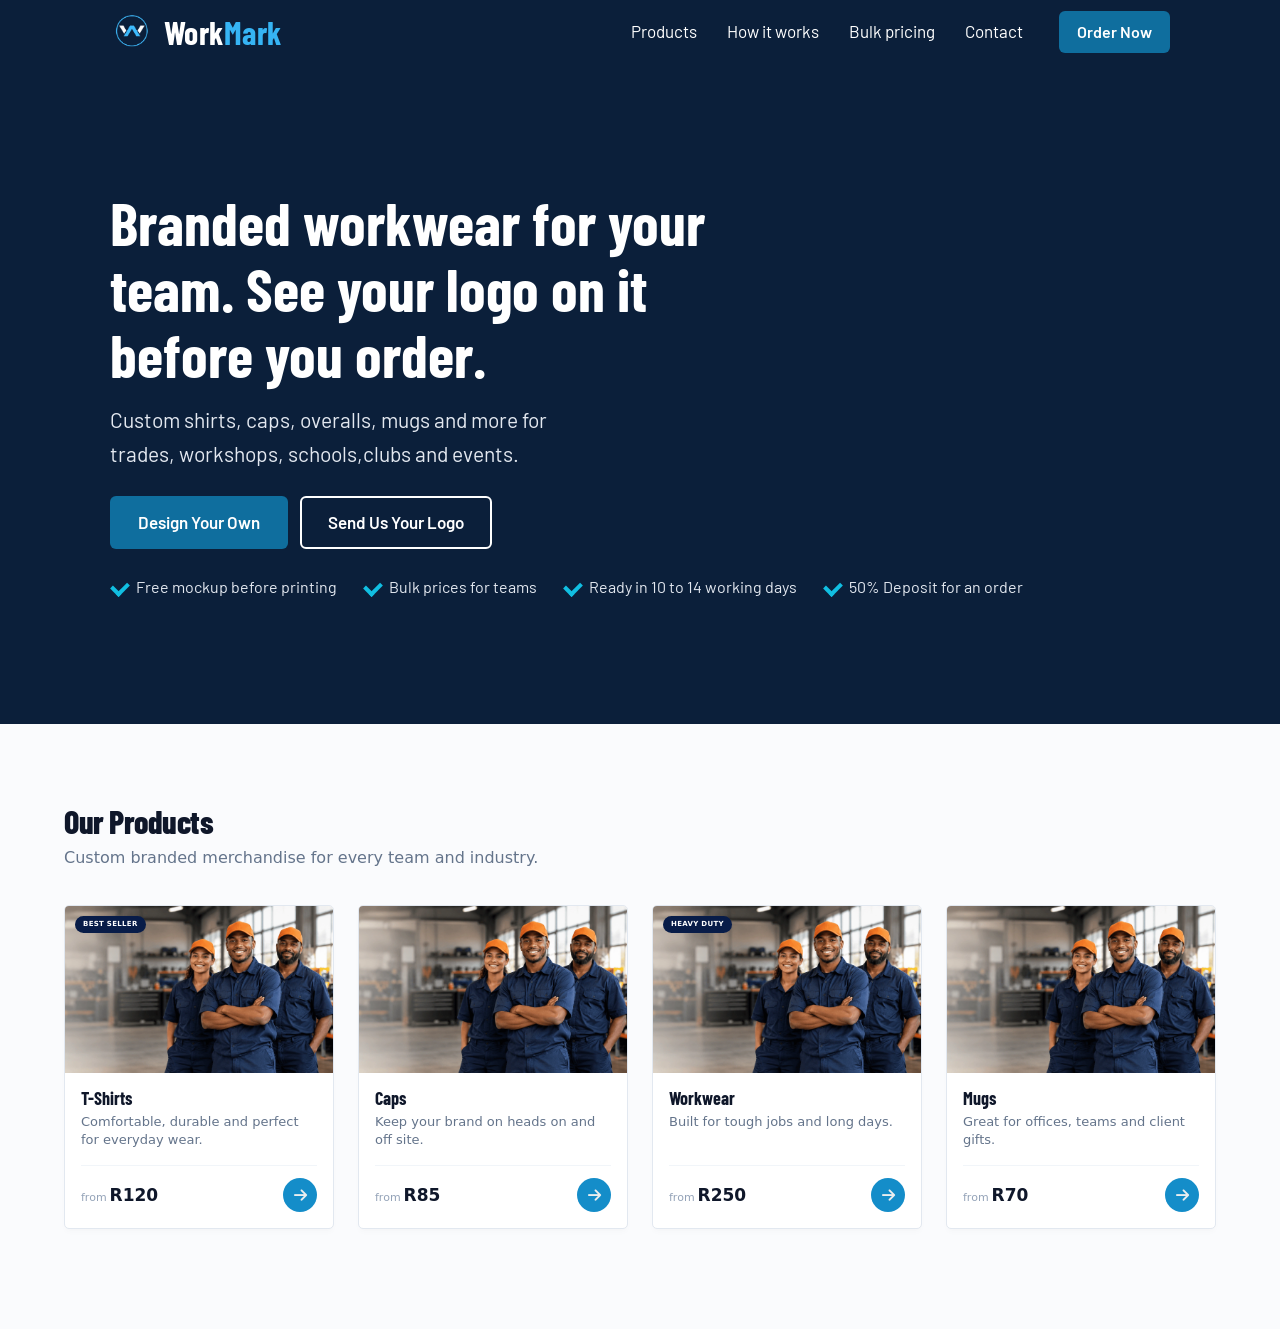
==== index.html @ 4beb1607 "hyukr" ====
<!DOCTYPE html>
<html lang="en">
<head>
<meta charset="UTF-8">
<meta name="viewport" content="width=device-width, initial-scale=1">
<title>WorkMark | Custom branded workwear, shirts, caps and mugs</title>
<link rel="preconnect" href="https://fonts.googleapis.com">
<link rel="preconnect" href="https://fonts.gstatic.com" crossorigin>

    <link rel="stylesheet" href="https://cdnjs.cloudflare.com/ajax/libs/font-awesome/6.5.1/css/all.min.css">

<link href="https://fonts.googleapis.com/css2?family=Barlow:wght@400;500;600&family=Barlow+Condensed:wght@600;700&display=swap" rel="stylesheet">

<style>
/* ============ 1. BASE ============ */
*{
    box-sizing:border-box;
    margin:0;padding:0}
html{
scroll-behavior:smooth;scroll-padding-top:70px}
body{font-family:'Barlow',Arial,sans-serif;font-size:17px;
line-height:1.6;color:#1F2937;background:#FFFFFF}
h1,h2,h3{font-family:'Barlow Condensed','Arial Narrow',Arial,sans-serif;color:#0B1F3A;line-height:1.1}
a{color:inherit;text-decoration:none}
ul{list-style:none}
button{font-family:inherit}
img{display:block;max-width:100%}
.wrap{max-width:1100px;margin:0 auto;padding:0 20px}
:focus-visible{outline:3px solid #FF6B00;outline-offset:3px}

/* ============ 2. BUTTONS ============ */
.btn{
    display:inline-block;
    padding:14px 26px;
    border-radius:6px;
    font-weight:600;
    font-size:17px;
    line-height:1.2;
    text-align:center;
    white-space:nowrap;
    border:2px solid transparent;
    cursor:pointer;


}
.btn:hover{transform:translateY(-2px)}
.btn-orange{background:#0f6e9e;color:#FFFFFF}
.btn-orange:hover{background:#021a29}
.btn-outline{border-color:#0B1F3A;color:#0B1F3A;background:transparent}
.btn-outline:hover{background:#0B1F3A;color:#FFFFFF}
.btn-light{border-color:#FFFFFF;color:#FFFFFF;background:transparent}
.btn-light:hover{background:#FFFFFF;color:#0b2547}
.btn-sm{padding:9px 16px;font-size:16px}

/* ============ 3. NAVBAR ============ */
.nav{position:sticky;top:0;z-index:50;background:#0B1F3A;transition:box-shadow .3s ease}
.nav.scrolled{box-shadow:0 3px 14px rgba(0,0,0,.28)}
.nav-inner{max-width:1100px;margin:0 auto;padding:0 14px 0 6px;height:64px;display:grid;grid-template-columns:auto 1fr auto;align-items:center;column-gap:8px}
.nav-burger{
    display:flex;
    flex-direction:column;
    justify-content:center;
    gap:5px;
    width:3rem;
    height:44px;
    padding:10px;
    background:none;
    border:0;
    cursor:pointer

}
.nav-burger span{display:block;
    height:3px;
    background:#FFFFFF;
    border-radius:2px;
    
    transition:transform .3s ease,opacity .25s ease

}
.nav-burger.open span:nth-child(1){transform:translateY(7px) rotate(45deg)}
.nav-burger.open span:nth-child(2){opacity:0}
.nav-burger.open span:nth-child(3){transform:translateY(-7px) rotate(-45deg)}

/* Logo: image + wordmark, vertically centred */
.nav-logo{justify-self:start;display:flex;align-items:center;gap:8px;min-width:0;white-space:nowrap;font-family:'Barlow Condensed',Arial,sans-serif;font-weight:700;font-size:16px;line-height:1;color:#FFFFFF;letter-spacing:.5px}

.nav-logo img{
    height:3.5rem;
    width:auto;
    flex-shrink:0

}
.nav-logo b{color:#36b4f4;font-weight:700}

.nav-cta{white-space:nowrap}
.nav-menu{position:absolute;top:64px;left:0;right:0;background:#0B1F3A;display:flex;flex-direction:column;padding:0 20px;max-height:0;overflow:hidden;visibility:hidden;transition:max-height .35s ease,padding .35s ease,visibility 0s linear .35s}
.nav-menu.open{max-height:320px;padding:6px 20px 16px;visibility:visible;transition:max-height .35s ease,padding .35s ease,visibility 0s}
.nav-menu a{color:#FFFFFF;padding:14px 0;border-bottom:1px solid #1E3556;transition:color .2s ease,padding-left .2s ease}
.nav-menu a:last-child{border-bottom:0}
.nav-menu a:hover{color:#FF6B00;padding-left:6px}

@media(max-width:379px){
  .nav-logo{font-size:22px;gap:6px}
  .nav-logo img{height:30px}
  .nav-cta{padding:8px 12px;font-size:15px}
}
@media(min-width:960px){
  .nav-inner{display:flex;align-items:center;gap:28px;padding:0 20px}
  .nav-burger{display:none}
  .nav-logo{font-size:32px;gap:10px}
  .nav-logo img{height:42px}
  .nav-menu{position:static;flex-direction:row;align-items:center;gap:30px;max-height:none;overflow:visible;visibility:visible;padding:0;background:none;margin-left:auto}
  .nav-menu a{border:0;padding:0}
  .nav-menu a:hover{padding-left:0}
  .nav-cta{margin-left:8px}
}

/* ============ 4. HERO ============ */
.hero{
  position:relative;
  min-height:540px;
  display:flex;
  align-items:center;
  padding:56px 0;
  color:#FFFFFF;
  background:
    linear-gradient(180deg,rgba(11,31,58,.82) 0%,rgba(11,31,58,.9) 100%),
    url('workmarklogo.webp') center center / cover no-repeat,
    #0B1F3A;
}
.hero-inner{width:100%}
.hero h1{color:#FFFFFF;font-size:38px;max-width:620px}
.hero-lead{margin:16px 0 26px;font-size:19px;color:#E3E8F0;max-width:500px}
.hero-btns{display:flex;flex-direction:column;gap:12px;max-width:340px}
.hero-ticks{margin-top:26px;display:flex;flex-direction:column;gap:8px;font-size:16px;line-height:1.5;color:#E3E8F0}
.hero-ticks li{padding-left:26px;position:relative}
.hero-ticks li:before{content:"";position:absolute;left:4px;top:4px;width:8px;height:12px;border:solid #11bee1;border-width:0 4px 4px 0;transform:rotate(45deg)}
@media(min-width:600px){
  .hero{min-height:580px}
  .hero-btns{flex-direction:row;flex-wrap:wrap;max-width:none}
  .hero h1{font-size:48px}
}
@media(min-width:960px){
  .hero{
    min-height:660px;
    background:
      linear-gradient(90deg,rgba(11,31,58,.92) 0%,rgba(11,31,58,.78) 45%,rgba(11,31,58,.35) 100%),
      url('images/hero.jpg') center center / cover no-repeat,
      #0B1F3A;
  }
  .hero h1{font-size:60px}
  .hero-lead{font-size:21px}
  .hero-ticks{flex-direction:row;gap:12px 26px;flex-wrap:wrap}
}

/* ============ 5. ACCESSIBILITY ============ */
@media(prefers-reduced-motion:reduce){
  html{scroll-behavior:auto}
  *{transition:none!important}
}
</style>
</head>

<body>

<header class="nav" id="nav">
  <div class="nav-inner">
    <button class="nav-burger" id="navBurger" aria-label="Open menu" aria-expanded="false" aria-controls="navMenu">
      <span></span><span></span><span></span>
    </button>

    <a href="#top" class="nav-logo" aria-label="WorkMark home">
      <img
        src="wmlogo.png"
        alt=""
        width="36" height="36"
        onerror="this.onerror=null;this.src='data:image/svg+xml,%3Csvg xmlns=%22http://www.w3.org/2000/svg%22 viewBox=%220 0 40 40%22%3E%3Crect width=%2240%22 height=%2240%22 rx=%228%22 fill=%22%23FF6B00%22/%3E%3Cpath d=%22M8 12l5 16 7-11 7 11 5-16%22 fill=%22none%22 stroke=%22%23fff%22 stroke-width=%224%22 stroke-linecap=%22round%22 stroke-linejoin=%22round%22/%3E%3C/svg%3E';">
      <span>Work<b>Mark</b></span>
    </a>

    <nav class="nav-menu" id="navMenu" aria-label="Main">
      <a href="#products">Products</a>
      <a href="#how">How it works</a>
      <a href="#pricing">Bulk pricing</a>
      <a href="#contact">Contact</a>
    </nav>
    <a href="order.html" class="btn btn-orange btn-sm nav-cta">Order Now</a>
  </div>
</header>

<main id="top">
  <section class="hero">
    <div class="wrap hero-inner">
      <h1>Branded workwear for your team. See your logo on it before you order.</h1>
      <p class="hero-lead">Custom shirts, caps, overalls, mugs and more for trades, workshops, schools,clubs and events.</p>
      <div class="hero-btns">
        <a href="order.html#design" class="btn btn-orange">Design Your Own</a>
        <a href="order.html#upload" class="btn btn-light">Send Us Your Logo</a>
      </div>
      <ul class="hero-ticks">
        <li>Free mockup before printing</li>
        <li>Bulk prices for teams</li>
        <!-- Replace with your supplier's real turnaround time -->
        <li>Ready in 10 to 14 working days</li>
        <li>50% Deposit for an order</li>
      </ul>
    </div>
  </section>
</main>

<script>
/* ============ A. NAVBAR: mobile menu + scroll shadow ============ */
(function () {
  var nav = document.getElementById('nav');
  var burger = document.getElementById('navBurger');
  var menu = document.getElementById('navMenu');
  if (!nav || !burger || !menu) return;

  function setMenu(open) {
    menu.classList.toggle('open', open);
    burger.classList.toggle('open', open);
    burger.setAttribute('aria-expanded', open ? 'true' : 'false');
    burger.setAttribute('aria-label', open ? 'Close menu' : 'Open menu');
  }

  burger.addEventListener('click', function () { setMenu(!menu.classList.contains('open')); });
  menu.addEventListener('click', function (e) { if (e.target.tagName === 'A') setMenu(false); });
  document.addEventListener('keydown', function (e) { if (e.key === 'Escape') setMenu(false); });
  document.addEventListener('click', function (e) { if (!nav.contains(e.target)) setMenu(false); });
  window.addEventListener('resize', function () { if (window.innerWidth >= 960) setMenu(false); });
  window.addEventListener('scroll', function () {
    nav.classList.toggle('scrolled', window.scrollY > 10);
  }, { passive: true });
})();
</script>



















































<style>
.products{
  padding: 30px 5px;
  background: #FAFBFD;
  font-family: 'Inter', system-ui, -apple-system, sans-serif;
}
.products .in {
  max-width: 1200px;
  margin: 0 auto;
}
.phead {
  display: flex;
  align-items: flex-end;
  justify-content: space-between;
  gap: 16px;
  padding: 0 24px;
  margin-bottom: 28px;
}
.phead h2 {
  font-size: 32px;
  font-weight: 800;
  color: #0F172A;
  letter-spacing: -0.5px;
}
.phead p {
  margin-top: 6px;
  font-size: 16px;
  color: #64748B;
}
.phint {

  flex-shrink: 0;
  font-size: 13px;
  font-weight: 700;
  color: #0fa9c1;
  text-transform: uppercase;
  letter-spacing: 0.5px;
}
.ptrack {
  display: flex;
  gap: 18px;
  overflow-x: auto;
  padding: 6px 24px 28px;
  scroll-snap-type: x mandatory;
  scroll-padding-left: 24px;
  -webkit-overflow-scrolling: touch;
  scrollbar-width: none;
}
.ptrack::-webkit-scrollbar { display: none; }

.pcard {
  flex: 0 0 80%;
  max-width: 300px;
  scroll-snap-align: start;
  display: flex;
  flex-direction: column;
  background: #FFFFFF;
  border: 1px solid #E2E8F0;
  border-radius: 5px;
  overflow: hidden;
  box-shadow: 0 4px 6px -1px rgba(0, 0, 0, 0.02), 0 2px 4px -2px rgba(0, 0, 0, 0.02);
  transition: all 0.3s cubic-bezier(0.4, 0, 0.2, 1);
  text-decoration: none;
}
.pcard:hover {

  border-color: #CBD5E1;
  box-shadow: 0 20px 25px -5px rgba(15, 23, 42, 0.08), 0 8px 10px -6px rgba(15, 23, 42, 0.08);
}

/* Reduced height image container using a landscape ratio */
.pimg {
  position: relative;
  aspect-ratio: 16 / 10;
  background: #F1F5F9;
  overflow: hidden;
}
.pimg img {
  width: 100%;
  height: 100%;
  object-fit: cover;
  transition: transform 0.5s ease;
}
.pcard:hover .pimg img {
  transform: scale(1.05);
}

.pbadge {
  position: absolute;
  top: 10px;
  left: 10px;
  background: rgb(8, 28, 72);
  backdrop-filter: blur(4px);
  color: #FFF;
  font-size: 7px;
  font-weight: 600;
  padding: 3px 8px;
  border-radius: 30px;
  letter-spacing: 0.3px;
  text-transform: uppercase;
}

.pbody {
  display: flex;
  flex-direction: column;
  flex: 1;
  padding: 16px;
}
.pbody h3 {
  font-size: 18px;
  font-weight: 700;
  color: #0F172A;
}
.pbody p {
  margin: 4px 0 16px;
  font-size: 13px;
  line-height: 1.4;
  color: #64748B;
  flex-grow: 1;
}

.pfoot {
  display: flex;
  justify-content: space-between;
  align-items: center;
  margin-top: auto;
  padding-top: 12px;
  border-top: 1px solid #F1F5F9;
}
.pprice {
  font-size: 17px;
  font-weight: 800;
  color: #0F172A;
}
.pprice small {
  display: inline;
  font-size: 11px;
  font-weight: 500;
  color: #94A3B8;
  margin-right: 3px;
  text-transform: lowercase;
}

.pgo {
  width: 34px;
  height: 34px;
  border-radius: 50%;
  background: #148dc9;
  color: #ebeeef;
  display: grid;
  place-items: center;
  font-size: 15px;
  font-weight: bold;
  transition: all 0.25s ease;
}
.pcard:hover .pgo {
  background: #02111e;
  color: #FFF;
  transform: translateX(3px);
}

.pnav {
  display: flex;
  justify-content: flex-end;
  gap: 8px;
  padding: 0 24px;
}
.pbtn {
  width: 42px;
  height: 42px;
  border-radius: 50%;
  border: 2px solid #CBD5E1;
  background: rgb(8, 28, 72);
  color: #ffffff;
  font-size: 17px;
  cursor: pointer;
  display: grid;
  place-items: center;
  transition: all 0.2s;
}
.pbtn:hover:not(:disabled) {
  background: #0F172A;
  border-color: #0f6db0;
  color: #fff;
}
.pbtn:disabled {
  opacity: .3;
  cursor: default;
}

@media(min-width: 600px) {
  .pcard { flex-basis: 45%; max-width: 320px; }
}
@media(min-width: 960px) {
  .products { padding: 80px 0 100px; }
  .phint { display: none; }
  .ptrack {
    display: grid;
    grid-template-columns: repeat(4, 1fr);
    gap: 24px;
    overflow: visible;
    padding: 6px 24px 0;
  }
  .pcard { max-width: none; }
  .pnav { 
    display: none;
 }
}

</style>


<section class="products" id="products">
  <div class="in">
    <div class="phead">
      <div>
        <h2>Our Products</h2>
        <p>Custom branded merchandise for every team and industry.</p>
      </div>
      <span class="phint" aria-hidden="true">Swipe &rarr;</span>
    </div>

    <div class="ptrack">
      <a href="order.html#design" class="pcard">
        <div class="pimg">
          <span class="pbadge">Best Seller</span>
          <img src="workmarklogo.webp" alt="White T-shirt with a logo" width="600" height="600" loading="lazy">
        </div>
        <div class="pbody">
          <h3>T-Shirts</h3>
          <p>Comfortable, durable and perfect for everyday wear.</p>
          <div class="pfoot">
            <span class="pprice"><small>from</small>R120</span>
            <span class="pgo" aria-hidden="true"><i class="fa-solid fa-arrow-right"></i></span>
          </div>
        </div>
      </a>

      <a href="order.html#design" class="pcard">
        <div class="pimg">
          <img src="workmarklogo.webp" alt="Black cap with a logo" width="600" height="600" loading="lazy">
        </div>
        <div class="pbody">
          <h3>Caps</h3>
          <p>Keep your brand on heads on and off site.</p>
          <div class="pfoot">
            <span class="pprice"><small>from</small>R85</span>
            <span class="pgo" aria-hidden="true"><i class="fa-solid fa-arrow-right"></i></span>
          </div>
        </div>
      </a>

      <a href="order.html#design" class="pcard">
        <div class="pimg">
          <span class="pbadge">Heavy Duty</span>
          <img src="workmarklogo.webp" alt="Navy and orange workwear overall" width="600" height="600" loading="lazy">
        </div>
        <div class="pbody">
          <h3>Workwear</h3>
          <p>Built for tough jobs and long days.</p>
          <div class="pfoot">
            <span class="pprice"><small>from</small>R250</span>
            <span class="pgo" aria-hidden="true"><i class="fa-solid fa-arrow-right"></i></span>
          </div>
        </div>
      </a>

      <a href="order.html#design" class="pcard">
        <div class="pimg">
          <img src="workmarklogo.webp" alt="White mug with a logo" width="600" height="600" loading="lazy">
        </div>
        <div class="pbody">
          <h3>Mugs</h3>
          <p>Great for offices, teams and client gifts.</p>
          <div class="pfoot">
            <span class="pprice"><small>from</small>R70</span>
            <span class="pgo" aria-hidden="true"><i class="fa-solid fa-arrow-right"></i></span>
          </div>
        </div>
      </a>
    </div>

    <div class="pnav">
      <button type="button" class="pbtn" id="pPrev" aria-label="Previous product"><i class="fa-solid fa-chevron-left"></i></button>
      <button type="button" class="pbtn" id="pNext" aria-label="Next product"><i class="fa-solid fa-chevron-right"></i></button>
    </div>
  </div>
</section>

<script>
(function(){
  var t=document.querySelector('.ptrack'),p=document.getElementById('pPrev'),n=document.getElementById('pNext');
  if(!t||!p||!n)return;
  var reduce=window.matchMedia('(prefers-reduced-motion:reduce)').matches;
  function step(){var c=t.querySelector('.pcard');return c?c.offsetWidth+18:300}
  function upd(){p.disabled=t.scrollLeft<=4;n.disabled=t.scrollLeft>=t.scrollWidth-t.clientWidth-4}
  p.addEventListener('click',function(){t.scrollBy({left:-step(),behavior:reduce?'auto':'smooth'})});
  n.addEventListener('click',function(){t.scrollBy({left:step(),behavior:reduce?'auto':'smooth'})});
  t.addEventListener('scroll',upd,{passive:true});
  window.addEventListener('resize',upd);
  upd();
})();
</script>






</body>
</html>
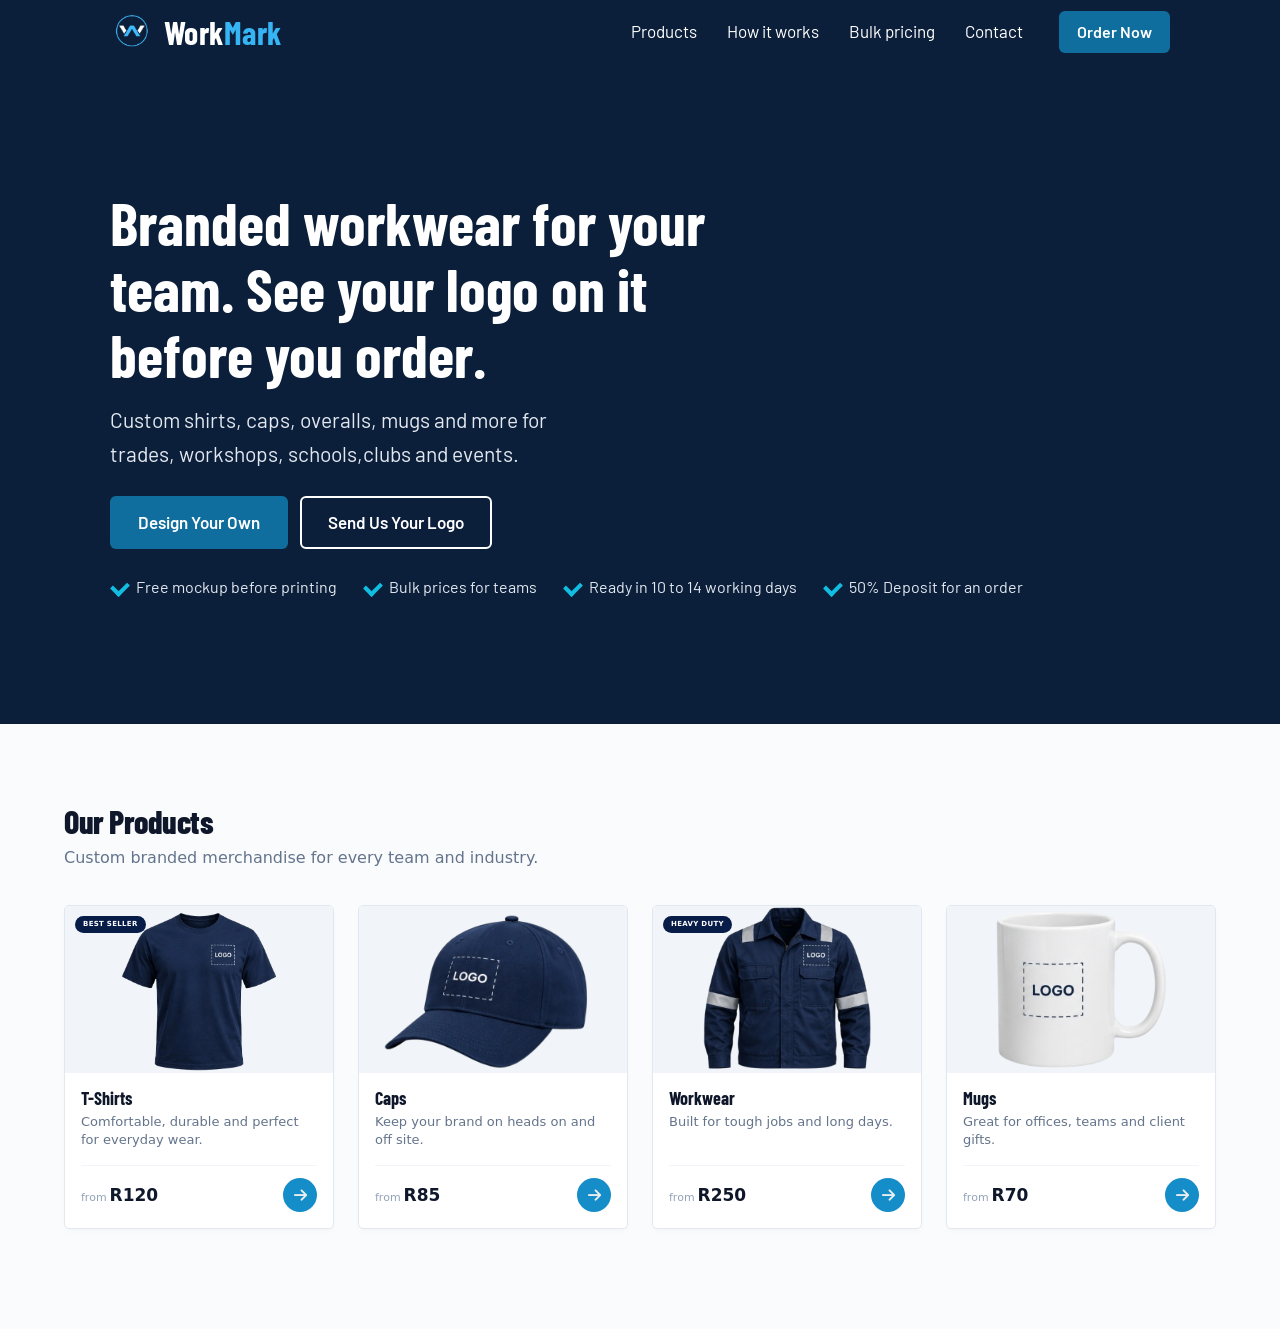
==== commit ac3cdf75: "yuki" ====
--- a/index.html
+++ b/index.html
@@ -8,157 +8,10 @@
 <link rel="preconnect" href="https://fonts.gstatic.com" crossorigin>
 
     <link rel="stylesheet" href="https://cdnjs.cloudflare.com/ajax/libs/font-awesome/6.5.1/css/all.min.css">
-
+<link rel="stylesheet" href="styles.css">
 <link href="https://fonts.googleapis.com/css2?family=Barlow:wght@400;500;600&family=Barlow+Condensed:wght@600;700&display=swap" rel="stylesheet">
 
-<style>
-/* ============ 1. BASE ============ */
-*{
-    box-sizing:border-box;
-    margin:0;padding:0}
-html{
-scroll-behavior:smooth;scroll-padding-top:70px}
-body{font-family:'Barlow',Arial,sans-serif;font-size:17px;
-line-height:1.6;color:#1F2937;background:#FFFFFF}
-h1,h2,h3{font-family:'Barlow Condensed','Arial Narrow',Arial,sans-serif;color:#0B1F3A;line-height:1.1}
-a{color:inherit;text-decoration:none}
-ul{list-style:none}
-button{font-family:inherit}
-img{display:block;max-width:100%}
-.wrap{max-width:1100px;margin:0 auto;padding:0 20px}
-:focus-visible{outline:3px solid #FF6B00;outline-offset:3px}
-
-/* ============ 2. BUTTONS ============ */
-.btn{
-    display:inline-block;
-    padding:14px 26px;
-    border-radius:6px;
-    font-weight:600;
-    font-size:17px;
-    line-height:1.2;
-    text-align:center;
-    white-space:nowrap;
-    border:2px solid transparent;
-    cursor:pointer;
-
-
-}
-.btn:hover{transform:translateY(-2px)}
-.btn-orange{background:#0f6e9e;color:#FFFFFF}
-.btn-orange:hover{background:#021a29}
-.btn-outline{border-color:#0B1F3A;color:#0B1F3A;background:transparent}
-.btn-outline:hover{background:#0B1F3A;color:#FFFFFF}
-.btn-light{border-color:#FFFFFF;color:#FFFFFF;background:transparent}
-.btn-light:hover{background:#FFFFFF;color:#0b2547}
-.btn-sm{padding:9px 16px;font-size:16px}
-
-/* ============ 3. NAVBAR ============ */
-.nav{position:sticky;top:0;z-index:50;background:#0B1F3A;transition:box-shadow .3s ease}
-.nav.scrolled{box-shadow:0 3px 14px rgba(0,0,0,.28)}
-.nav-inner{max-width:1100px;margin:0 auto;padding:0 14px 0 6px;height:64px;display:grid;grid-template-columns:auto 1fr auto;align-items:center;column-gap:8px}
-.nav-burger{
-    display:flex;
-    flex-direction:column;
-    justify-content:center;
-    gap:5px;
-    width:3rem;
-    height:44px;
-    padding:10px;
-    background:none;
-    border:0;
-    cursor:pointer
-
-}
-.nav-burger span{display:block;
-    height:3px;
-    background:#FFFFFF;
-    border-radius:2px;
-    
-    transition:transform .3s ease,opacity .25s ease
-
-}
-.nav-burger.open span:nth-child(1){transform:translateY(7px) rotate(45deg)}
-.nav-burger.open span:nth-child(2){opacity:0}
-.nav-burger.open span:nth-child(3){transform:translateY(-7px) rotate(-45deg)}
-
-/* Logo: image + wordmark, vertically centred */
-.nav-logo{justify-self:start;display:flex;align-items:center;gap:8px;min-width:0;white-space:nowrap;font-family:'Barlow Condensed',Arial,sans-serif;font-weight:700;font-size:16px;line-height:1;color:#FFFFFF;letter-spacing:.5px}
-
-.nav-logo img{
-    height:3.5rem;
-    width:auto;
-    flex-shrink:0
-
-}
-.nav-logo b{color:#36b4f4;font-weight:700}
-
-.nav-cta{white-space:nowrap}
-.nav-menu{position:absolute;top:64px;left:0;right:0;background:#0B1F3A;display:flex;flex-direction:column;padding:0 20px;max-height:0;overflow:hidden;visibility:hidden;transition:max-height .35s ease,padding .35s ease,visibility 0s linear .35s}
-.nav-menu.open{max-height:320px;padding:6px 20px 16px;visibility:visible;transition:max-height .35s ease,padding .35s ease,visibility 0s}
-.nav-menu a{color:#FFFFFF;padding:14px 0;border-bottom:1px solid #1E3556;transition:color .2s ease,padding-left .2s ease}
-.nav-menu a:last-child{border-bottom:0}
-.nav-menu a:hover{color:#FF6B00;padding-left:6px}
-
-@media(max-width:379px){
-  .nav-logo{font-size:22px;gap:6px}
-  .nav-logo img{height:30px}
-  .nav-cta{padding:8px 12px;font-size:15px}
-}
-@media(min-width:960px){
-  .nav-inner{display:flex;align-items:center;gap:28px;padding:0 20px}
-  .nav-burger{display:none}
-  .nav-logo{font-size:32px;gap:10px}
-  .nav-logo img{height:42px}
-  .nav-menu{position:static;flex-direction:row;align-items:center;gap:30px;max-height:none;overflow:visible;visibility:visible;padding:0;background:none;margin-left:auto}
-  .nav-menu a{border:0;padding:0}
-  .nav-menu a:hover{padding-left:0}
-  .nav-cta{margin-left:8px}
-}
-
-/* ============ 4. HERO ============ */
-.hero{
-  position:relative;
-  min-height:540px;
-  display:flex;
-  align-items:center;
-  padding:56px 0;
-  color:#FFFFFF;
-  background:
-    linear-gradient(180deg,rgba(11,31,58,.82) 0%,rgba(11,31,58,.9) 100%),
-    url('workmarklogo.webp') center center / cover no-repeat,
-    #0B1F3A;
-}
-.hero-inner{width:100%}
-.hero h1{color:#FFFFFF;font-size:38px;max-width:620px}
-.hero-lead{margin:16px 0 26px;font-size:19px;color:#E3E8F0;max-width:500px}
-.hero-btns{display:flex;flex-direction:column;gap:12px;max-width:340px}
-.hero-ticks{margin-top:26px;display:flex;flex-direction:column;gap:8px;font-size:16px;line-height:1.5;color:#E3E8F0}
-.hero-ticks li{padding-left:26px;position:relative}
-.hero-ticks li:before{content:"";position:absolute;left:4px;top:4px;width:8px;height:12px;border:solid #11bee1;border-width:0 4px 4px 0;transform:rotate(45deg)}
-@media(min-width:600px){
-  .hero{min-height:580px}
-  .hero-btns{flex-direction:row;flex-wrap:wrap;max-width:none}
-  .hero h1{font-size:48px}
-}
-@media(min-width:960px){
-  .hero{
-    min-height:660px;
-    background:
-      linear-gradient(90deg,rgba(11,31,58,.92) 0%,rgba(11,31,58,.78) 45%,rgba(11,31,58,.35) 100%),
-      url('images/hero.jpg') center center / cover no-repeat,
-      #0B1F3A;
-  }
-  .hero h1{font-size:60px}
-  .hero-lead{font-size:21px}
-  .hero-ticks{flex-direction:row;gap:12px 26px;flex-wrap:wrap}
-}
-
-/* ============ 5. ACCESSIBILITY ============ */
-@media(prefers-reduced-motion:reduce){
-  html{scroll-behavior:auto}
-  *{transition:none!important}
-}
-</style>
+
 </head>
 
 <body>
@@ -232,6 +85,17 @@
     nav.classList.toggle('scrolled', window.scrollY > 10);
   }, { passive: true });
 })();
+
+
+
+
+
+
+
+
+
+
+
 </script>
 
 
@@ -244,20 +108,7 @@
 
 
 
-
-
-
-
-
-
-
-
-
-
-
-
-
-
+  
 
 
 
@@ -285,6 +136,7 @@
 
 
 <style>
+
 .products{
   padding: 30px 5px;
   background: #FAFBFD;
@@ -318,7 +170,7 @@
   flex-shrink: 0;
   font-size: 13px;
   font-weight: 700;
-  color: #0fa9c1;
+  color: #3888b0;
   text-transform: uppercase;
   letter-spacing: 0.5px;
 }
@@ -364,7 +216,7 @@
 .pimg img {
   width: 100%;
   height: 100%;
-  object-fit: cover;
+  object-fit:contain;
   transition: transform 0.5s ease;
 }
 .pcard:hover .pimg img {
@@ -507,10 +359,10 @@
     </div>
 
     <div class="ptrack">
-      <a href="order.html#design" class="pcard">
+      <a href="tool.html" class="pcard">
         <div class="pimg">
           <span class="pbadge">Best Seller</span>
-          <img src="workmarklogo.webp" alt="White T-shirt with a logo" width="600" height="600" loading="lazy">
+          <img src="images/mtshirt.webp" alt="White T-shirt with a logo" width="600" height="600" loading="lazy">
         </div>
         <div class="pbody">
           <h3>T-Shirts</h3>
@@ -524,7 +376,7 @@
 
       <a href="order.html#design" class="pcard">
         <div class="pimg">
-          <img src="workmarklogo.webp" alt="Black cap with a logo" width="600" height="600" loading="lazy">
+          <img src="images/mcap.webp" alt="Black cap with a logo" width="600" height="600" loading="lazy">
         </div>
         <div class="pbody">
           <h3>Caps</h3>
@@ -539,7 +391,7 @@
       <a href="order.html#design" class="pcard">
         <div class="pimg">
           <span class="pbadge">Heavy Duty</span>
-          <img src="workmarklogo.webp" alt="Navy and orange workwear overall" width="600" height="600" loading="lazy">
+          <img src="images/mworkwear.webp" alt="Navy and orange workwear overall" width="600" height="600" loading="lazy">
         </div>
         <div class="pbody">
           <h3>Workwear</h3>
@@ -549,11 +401,11 @@
             <span class="pgo" aria-hidden="true"><i class="fa-solid fa-arrow-right"></i></span>
           </div>
         </div>
-      </a>
+      </a> 
 
       <a href="order.html#design" class="pcard">
         <div class="pimg">
-          <img src="workmarklogo.webp" alt="White mug with a logo" width="600" height="600" loading="lazy">
+          <img src="images/mcup.webp" alt="White mug with a logo" width="600" height="600" loading="lazy">
         </div>
         <div class="pbody">
           <h3>Mugs</h3>
@@ -573,20 +425,9 @@
   </div>
 </section>
 
-<script>
-(function(){
-  var t=document.querySelector('.ptrack'),p=document.getElementById('pPrev'),n=document.getElementById('pNext');
-  if(!t||!p||!n)return;
-  var reduce=window.matchMedia('(prefers-reduced-motion:reduce)').matches;
-  function step(){var c=t.querySelector('.pcard');return c?c.offsetWidth+18:300}
-  function upd(){p.disabled=t.scrollLeft<=4;n.disabled=t.scrollLeft>=t.scrollWidth-t.clientWidth-4}
-  p.addEventListener('click',function(){t.scrollBy({left:-step(),behavior:reduce?'auto':'smooth'})});
-  n.addEventListener('click',function(){t.scrollBy({left:step(),behavior:reduce?'auto':'smooth'})});
-  t.addEventListener('scroll',upd,{passive:true});
-  window.addEventListener('resize',upd);
-  upd();
-})();
-</script>
+<scripts src="scripts.js">
+
+</scripts>
 
 
 
--- a/styles.css
+++ b/styles.css
@@ -0,0 +1,146 @@
+/* ============ 1. BASE ============ */
+*{
+    box-sizing:border-box;
+    margin:0;padding:0}
+html{
+scroll-behavior:smooth;scroll-padding-top:70px}
+body{font-family:'Barlow',Arial,sans-serif;font-size:17px;
+line-height:1.6;color:#1F2937;background:#FFFFFF}
+h1,h2,h3{font-family:'Barlow Condensed','Arial Narrow',Arial,sans-serif;color:#0B1F3A;line-height:1.1}
+a{color:inherit;text-decoration:none}
+ul{list-style:none}
+button{font-family:inherit}
+img{display:block;max-width:100%}
+.wrap{max-width:1100px;margin:0 auto;padding:0 20px}
+:focus-visible{outline:3px solid #FF6B00;outline-offset:3px}
+
+/* ============ 2. BUTTONS ============ */
+.btn{
+    display:inline-block;
+    padding:14px 26px;
+    border-radius:6px;
+    font-weight:600;
+    font-size:17px;
+    line-height:1.2;
+    text-align:center;
+    white-space:nowrap;
+    border:2px solid transparent;
+    cursor:pointer;
+
+
+}
+.btn:hover{transform:translateY(-2px)}
+.btn-orange{background:#0f6e9e;color:#FFFFFF}
+.btn-orange:hover{background:#021a29}
+.btn-outline{border-color:#0B1F3A;color:#0B1F3A;background:transparent}
+.btn-outline:hover{background:#0B1F3A;color:#FFFFFF}
+.btn-light{border-color:#FFFFFF;color:#FFFFFF;background:transparent}
+.btn-light:hover{background:#FFFFFF;color:#0b2547}
+.btn-sm{padding:9px 16px;font-size:16px}
+
+/* ============ 3. NAVBAR ============ */
+.nav{position:sticky;top:0;z-index:50;background:#0B1F3A;transition:box-shadow .3s ease}
+.nav.scrolled{box-shadow:0 3px 14px rgba(0,0,0,.28)}
+.nav-inner{max-width:1100px;margin:0 auto;padding:0 14px 0 6px;height:64px;display:grid;grid-template-columns:auto 1fr auto;align-items:center;column-gap:8px}
+.nav-burger{
+    display:flex;
+    flex-direction:column;
+    justify-content:center;
+    gap:5px;
+    width:3rem;
+    height:44px;
+    padding:10px;
+    background:none;
+    border:0;
+    cursor:pointer
+
+}
+.nav-burger span{display:block;
+    height:3px;
+    background:#FFFFFF;
+    border-radius:2px;
+    
+    transition:transform .3s ease,opacity .25s ease
+
+}
+.nav-burger.open span:nth-child(1){transform:translateY(7px) rotate(45deg)}
+.nav-burger.open span:nth-child(2){opacity:0}
+.nav-burger.open span:nth-child(3){transform:translateY(-7px) rotate(-45deg)}
+
+/* Logo: image + wordmark, vertically centred */
+.nav-logo{justify-self:start;display:flex;align-items:center;gap:8px;min-width:0;white-space:nowrap;font-family:'Barlow Condensed',Arial,sans-serif;font-weight:700;font-size:16px;line-height:1;color:#FFFFFF;letter-spacing:.5px}
+
+.nav-logo img{
+    height:3.5rem;
+    width:auto;
+    flex-shrink:0
+
+}
+.nav-logo b{color:#36b4f4;font-weight:700}
+
+.nav-cta{white-space:nowrap}
+.nav-menu{position:absolute;top:64px;left:0;right:0;background:#0B1F3A;display:flex;flex-direction:column;padding:0 20px;max-height:0;overflow:hidden;visibility:hidden;transition:max-height .35s ease,padding .35s ease,visibility 0s linear .35s}
+.nav-menu.open{max-height:320px;padding:6px 20px 16px;visibility:visible;transition:max-height .35s ease,padding .35s ease,visibility 0s}
+.nav-menu a{color:#FFFFFF;padding:14px 0;border-bottom:1px solid #1E3556;transition:color .2s ease,padding-left .2s ease}
+.nav-menu a:last-child{border-bottom:0}
+.nav-menu a:hover{color:#FF6B00;padding-left:6px}
+
+@media(max-width:379px){
+  .nav-logo{font-size:22px;gap:6px}
+  .nav-logo img{height:30px}
+  .nav-cta{padding:8px 12px;font-size:15px}
+}
+@media(min-width:960px){
+  .nav-inner{display:flex;align-items:center;gap:28px;padding:0 20px}
+  .nav-burger{display:none}
+  .nav-logo{font-size:32px;gap:10px}
+  .nav-logo img{height:42px}
+  .nav-menu{position:static;flex-direction:row;align-items:center;gap:30px;max-height:none;overflow:visible;visibility:visible;padding:0;background:none;margin-left:auto}
+  .nav-menu a{border:0;padding:0}
+  .nav-menu a:hover{padding-left:0}
+  .nav-cta{margin-left:8px}
+}
+
+/* ============ 4. HERO ============ */
+.hero{
+  position:relative;
+  min-height:540px;
+  display:flex;
+  align-items:center;
+  padding:56px 0;
+  color:#FFFFFF;
+  background:
+    linear-gradient(180deg,rgba(11,31,58,.82) 0%,rgba(11,31,58,.9) 100%),
+    url('workmarklogo.webp') center center / cover no-repeat,
+    #0B1F3A;
+}
+.hero-inner{width:100%}
+.hero h1{color:#FFFFFF;font-size:38px;max-width:620px}
+.hero-lead{margin:16px 0 26px;font-size:19px;color:#E3E8F0;max-width:500px}
+.hero-btns{display:flex;flex-direction:column;gap:12px;max-width:340px}
+.hero-ticks{margin-top:26px;display:flex;flex-direction:column;gap:8px;font-size:16px;line-height:1.5;color:#E3E8F0}
+.hero-ticks li{padding-left:26px;position:relative}
+.hero-ticks li:before{content:"";position:absolute;left:4px;top:4px;width:8px;height:12px;border:solid #11bee1;border-width:0 4px 4px 0;transform:rotate(45deg)}
+@media(min-width:600px){
+  .hero{min-height:580px}
+  .hero-btns{flex-direction:row;flex-wrap:wrap;max-width:none}
+  .hero h1{font-size:48px}
+}
+@media(min-width:960px){
+  .hero{
+    min-height:660px;
+    background:
+      linear-gradient(90deg,rgba(11,31,58,.92) 0%,rgba(11,31,58,.78) 45%,rgba(11,31,58,.35) 100%),
+      url('images/hero.jpg') center center / cover no-repeat,
+      #0B1F3A;
+  }
+  .hero h1{font-size:60px}
+  .hero-lead{font-size:21px}
+  .hero-ticks{flex-direction:row;gap:12px 26px;flex-wrap:wrap}
+}
+
+/* ============ 5. ACCESSIBILITY ============ */
+@media(prefers-reduced-motion:reduce){
+  html{scroll-behavior:auto}
+  *{transition:none!important}
+}
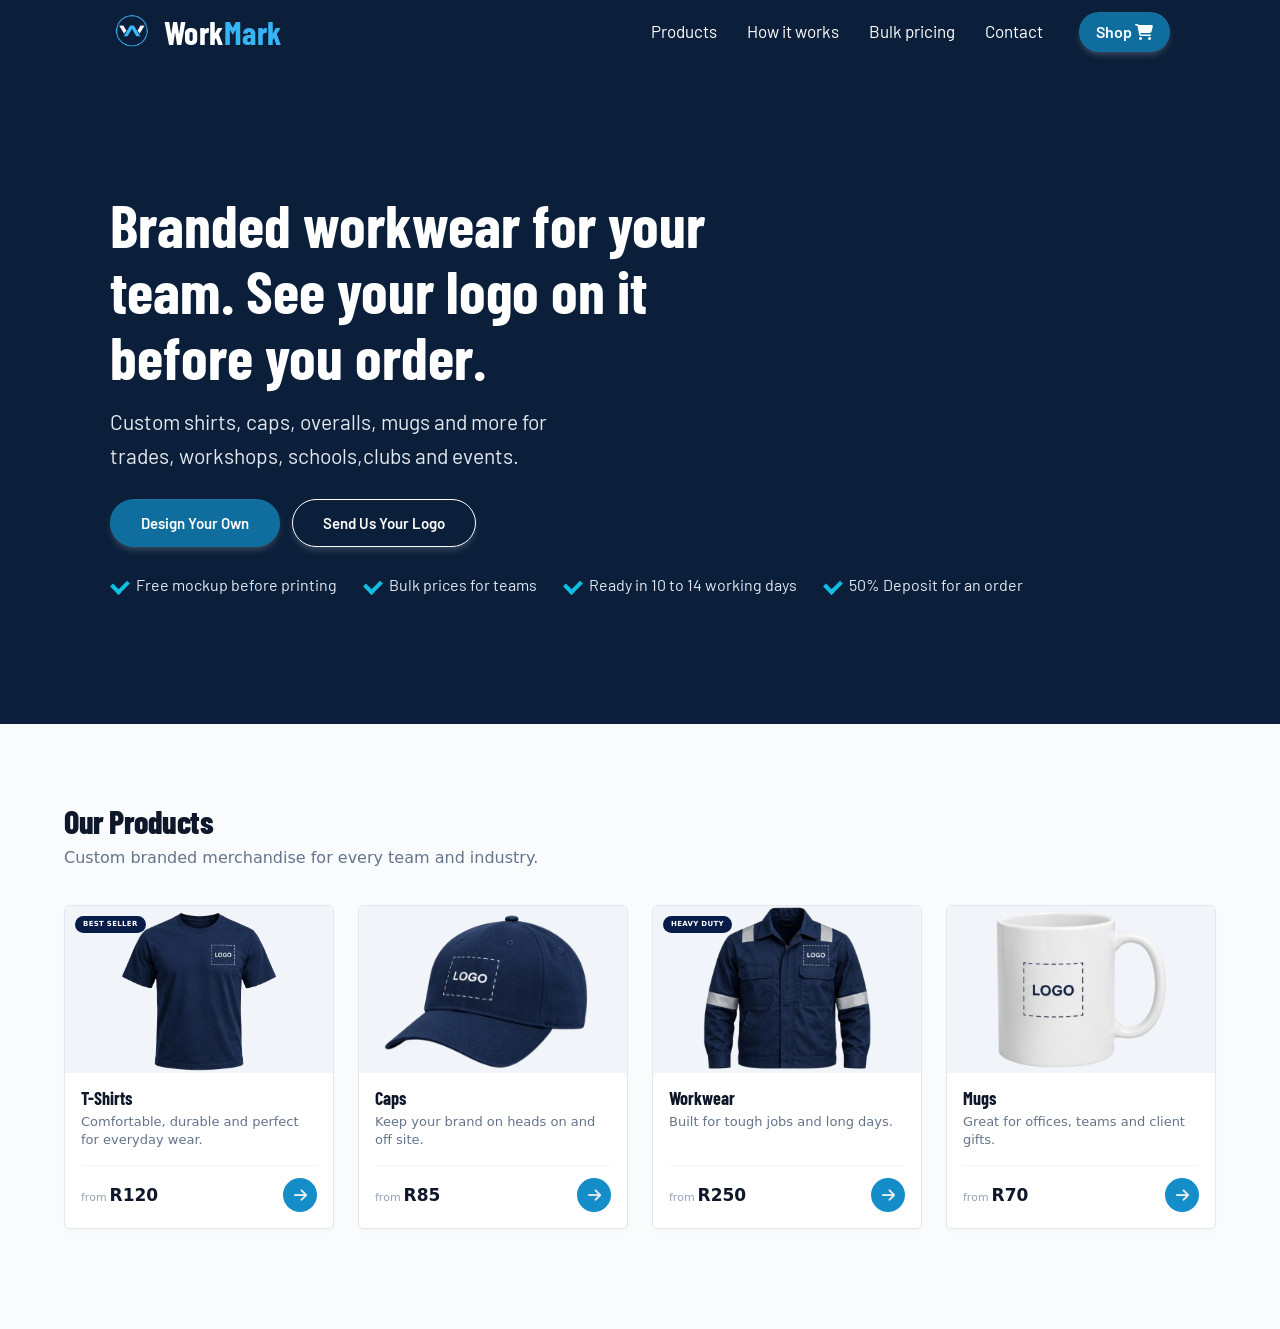
==== commit 58ea7bd9: "rele" ====
--- a/index.html
+++ b/index.html
@@ -37,7 +37,9 @@
       <a href="#pricing">Bulk pricing</a>
       <a href="#contact">Contact</a>
     </nav>
-    <a href="order.html" class="btn btn-orange btn-sm nav-cta">Order Now</a>
+    <a href="order.html" class="btn btn-orange btn-sm nav-cta">Shop
+      <i class="fa-solid fa-cart-shopping" aria-hidden="true"></i> 
+    </a>
   </div>
 </header>
 
@@ -425,14 +427,46 @@
   </div>
 </section>
 
-<scripts src="scripts.js">
-
-</scripts>
-
-
-
-
-
+
+
+
+<script>
+(function(){
+  var t = document.querySelector('.ptrack');
+  var p = document.getElementById('pPrev');
+  var n = document.getElementById('pNext');
+  
+  if(!t || !p || !n) return;
+  
+  var reduce = window.matchMedia('(prefers-reduced-motion:reduce)').matches;
+  
+  function step() {
+    var c = t.querySelector('.pcard');
+    // Card width + the gap between cards (18px)
+    return c ? c.offsetWidth + 18 : 300;
+  }
+  
+  function upd() {
+    // Disable/enable buttons based on scroll position
+    p.disabled = t.scrollLeft <= 4;
+    n.disabled = t.scrollLeft >= t.scrollWidth - t.clientWidth - 4;
+  }
+  
+  p.addEventListener('click', function(){
+    t.scrollBy({ left: -step(), behavior: reduce ? 'auto' : 'smooth' });
+  });
+  
+  n.addEventListener('click', function(){
+    t.scrollBy({ left: step(), behavior: reduce ? 'auto' : 'smooth' });
+  });
+  
+  t.addEventListener('scroll', upd, { passive: true });
+  window.addEventListener('resize', upd);
+  
+  // Run on load
+  upd();
+})();
+</script>
 
 </body>
 </html>
--- a/styles.css
+++ b/styles.css
@@ -17,15 +17,19 @@
 /* ============ 2. BUTTONS ============ */
 .btn{
     display:inline-block;
-    padding:14px 26px;
-    border-radius:6px;
+    padding:14px 30px;
+    border-radius:25px;
     font-weight:600;
-    font-size:17px;
+    font-size:15px;
     line-height:1.2;
     text-align:center;
     white-space:nowrap;
     border:2px solid transparent;
     cursor:pointer;
+    border: 1px solid #e7eaf005;
+ 
+    box-shadow: 0 4px 6px -1px rgba(238, 238, 238, 0.203), 0 2px 4px -2px rgba(11, 31, 58, 0.339);
+ 
 
 
 }
